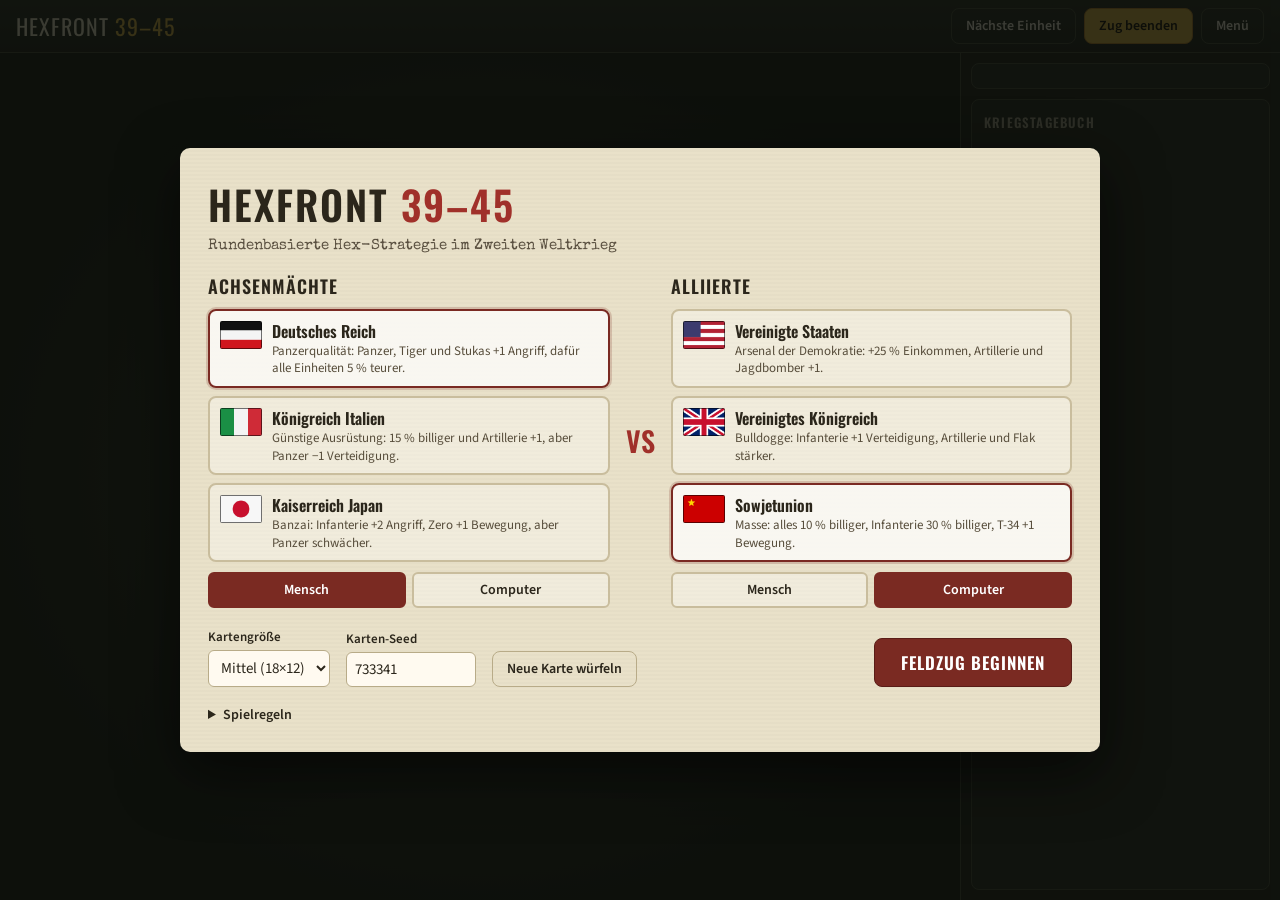
==== index.html @ 09dcee70 "Add Hexfront 39-45: turn-based WWII hex strategy game Browser game without build step: procedural sy" ====
<!doctype html>
<html lang="de">
<head>
  <meta charset="utf-8">
  <meta name="viewport" content="width=device-width, initial-scale=1">
  <title>Hexfront 39–45</title>
  <link rel="preconnect" href="https://fonts.googleapis.com">
  <link href="https://fonts.googleapis.com/css2?family=Oswald:wght@400;600&family=Special+Elite&family=Source+Sans+3:wght@400;600&display=swap" rel="stylesheet">
  <link rel="stylesheet" href="css/style.css">
</head>
<body>
  <div id="app">
    <header id="topbar">
      <div class="brand">Hexfront <span>39–45</span></div>
      <div id="turnInfo" class="turn-info"></div>
      <div class="actions">
        <button id="nextUnitBtn" class="btn ghost" title="Nächste bereite Einheit (N)">Nächste Einheit</button>
        <button id="endTurnBtn" class="btn primary" title="Zug beenden (E)">Zug beenden</button>
        <button id="menuBtn" class="btn ghost" title="Neues Spiel">Menü</button>
      </div>
    </header>
    <main>
      <div id="board">
        <canvas id="map"></canvas>
        <div id="tooltip" class="tooltip hidden"></div>
        <div id="aiBanner" class="ai-banner hidden"></div>
      </div>
      <aside id="side">
        <section id="infoPanel" class="panel"></section>
        <section id="buyPanel" class="panel hidden"></section>
        <section class="panel log-panel">
          <h3>Kriegstagebuch</h3>
          <ol id="log"></ol>
        </section>
      </aside>
    </main>
  </div>
  <div id="overlay" class="overlay hidden"><div id="overlayContent" class="dialog"></div></div>

  <script src="js/data.js"></script>
  <script src="js/hex.js"></script>
  <script src="js/map.js"></script>
  <script src="js/game.js"></script>
  <script src="js/ai.js"></script>
  <script src="js/render.js"></script>
  <script src="js/ui.js"></script>
</body>
</html>
---- css/style.css ----
:root {
  --bg: #1b1d17;
  --bg-2: #24271f;
  --panel: #2b2e25;
  --panel-2: #33372c;
  --line: #4a4f3e;
  --text: #ece6d6;
  --muted: #a9a48f;
  --accent: #d9b44a;
  --accent-2: #b8862f;
  --danger: #e2654f;
  --ok: #8cc56f;
  --paper: #e9e1c9;
  --ink: #2b261b;
  --radius: 8px;
  --font-ui: "Source Sans 3", system-ui, -apple-system, sans-serif;
  --font-head: "Oswald", "Arial Narrow", system-ui, sans-serif;
  --font-type: "Special Elite", "Courier New", monospace;
}

* { box-sizing: border-box; }
html, body { margin: 0; height: 100%; }
body {
  background: var(--bg);
  color: var(--text);
  font-family: var(--font-ui);
  font-size: 15px;
  overflow: hidden;
}

#app { display: flex; flex-direction: column; height: 100vh; height: 100dvh; }

/* ---------- Kopfleiste ---------- */
#topbar {
  display: flex; align-items: center; gap: 16px;
  padding: 8px 16px;
  background: linear-gradient(#2f3328, #24271f);
  border-bottom: 1px solid var(--line);
  flex-wrap: wrap;
}
.brand { font-family: var(--font-head); font-size: 22px; letter-spacing: 1px; text-transform: uppercase; color: var(--paper); }
.brand span { color: var(--accent); }
.turn-info { display: flex; align-items: center; gap: 14px; flex: 1; min-width: 0; flex-wrap: wrap; }
.turn-info .chip {
  display: inline-flex; align-items: center; gap: 8px;
  background: var(--panel); border: 1px solid var(--line); border-radius: 999px;
  padding: 3px 12px; font-size: 14px; white-space: nowrap;
}
.turn-info .chip b { font-family: var(--font-head); font-weight: 600; letter-spacing: .3px; }
.turn-info img { width: 24px; height: 16px; border-radius: 2px; }
.actions { display: flex; gap: 8px; }

.btn {
  font: 600 14px var(--font-ui);
  border-radius: var(--radius); border: 1px solid var(--line);
  padding: 7px 14px; cursor: pointer; color: var(--text); background: var(--panel-2);
  transition: background .15s, transform .05s;
}
.btn:hover:not(:disabled) { background: #3d4234; }
.btn:active:not(:disabled) { transform: translateY(1px); }
.btn:disabled { opacity: .45; cursor: not-allowed; }
.btn.primary { background: var(--accent); color: #1d1a10; border-color: var(--accent-2); }
.btn.primary:hover:not(:disabled) { background: #e6c35a; }
.btn.ghost { background: transparent; }
.btn.big { font-size: 17px; padding: 11px 26px; font-family: var(--font-head); letter-spacing: 1px; text-transform: uppercase; }

/* ---------- Hauptbereich ---------- */
main { flex: 1; display: flex; min-height: 0; }
#board {
  position: relative; flex: 1; min-width: 0;
  background: radial-gradient(ellipse at center, #3a4232 0%, #1d2019 75%);
}
#map { width: 100%; height: 100%; display: block; cursor: pointer; }

#side {
  width: 320px; flex-shrink: 0;
  display: flex; flex-direction: column; gap: 10px;
  padding: 10px; overflow-y: auto;
  background: var(--bg-2); border-left: 1px solid var(--line);
}
.panel { background: var(--panel); border: 1px solid var(--line); border-radius: var(--radius); padding: 12px; }
.panel h3 { margin: 0 0 8px; font: 600 13px var(--font-head); text-transform: uppercase; letter-spacing: 1.2px; color: var(--muted); }
.hidden { display: none !important; }

.unit-card .head { display: flex; align-items: center; gap: 10px; margin-bottom: 8px; }
.unit-card .head canvas { flex-shrink: 0; }
.unit-card .name { font: 600 18px var(--font-head); line-height: 1.1; }
.unit-card .sub { color: var(--muted); font-size: 13px; }
.stats { display: grid; grid-template-columns: 1fr auto; gap: 3px 10px; font-size: 14px; }
.stats dt { color: var(--muted); }
.stats dd { margin: 0; text-align: right; font-variant-numeric: tabular-nums; }
.hpbar { height: 8px; border-radius: 4px; background: #1a1c16; overflow: hidden; margin: 6px 0 10px; }
.hpbar > div { height: 100%; }
.status { display: inline-block; margin-top: 8px; font-size: 12px; padding: 2px 8px; border-radius: 4px; background: var(--panel-2); color: var(--muted); }
.status.ready { color: var(--ok); }
.hint { color: var(--muted); font-size: 13px; line-height: 1.45; margin: 6px 0 0; }
.hint kbd { font: 12px var(--font-ui); background: var(--panel-2); border: 1px solid var(--line); border-radius: 3px; padding: 0 4px; }

.buy-list { display: flex; flex-direction: column; gap: 6px; }
.buy-item {
  display: grid; grid-template-columns: 44px 1fr auto; align-items: center; gap: 10px;
  text-align: left; width: 100%;
  background: var(--panel-2); border: 1px solid var(--line); border-radius: 6px;
  padding: 6px 8px; color: var(--text); cursor: pointer; font: inherit;
}
.buy-item:hover:not(:disabled) { border-color: var(--accent); }
.buy-item:disabled { opacity: .4; cursor: not-allowed; }
.buy-item .n { font-weight: 600; font-size: 14px; }
.buy-item .t { color: var(--muted); font-size: 12px; }
.buy-item .c { font: 600 15px var(--font-head); color: var(--accent); }

.log-panel { flex: 1; min-height: 140px; display: flex; flex-direction: column; }
#log { list-style: none; margin: 0; padding: 0; overflow-y: auto; flex: 1; font-family: var(--font-type); font-size: 13px; line-height: 1.4; }
#log li { padding: 3px 0 3px 8px; border-left: 3px solid var(--line); margin-bottom: 3px; color: #d8d1bd; }

/* ---------- Tooltip & Banner ---------- */
.tooltip {
  position: absolute; pointer-events: none; z-index: 5;
  background: rgba(24,26,20,.94); border: 1px solid var(--line); border-radius: 6px;
  padding: 7px 10px; font-size: 13px; max-width: 240px; line-height: 1.4;
  box-shadow: 0 6px 18px rgba(0,0,0,.4);
}
.tooltip b { font-family: var(--font-head); font-weight: 600; }
.tooltip .dmg { color: #ff8a73; }
.tooltip .ctr { color: #ffc27a; }
.ai-banner {
  position: absolute; top: 12px; left: 50%; transform: translateX(-50%);
  background: rgba(24,26,20,.9); border: 1px solid var(--line); border-radius: 999px;
  padding: 6px 16px; font: 600 14px var(--font-head); letter-spacing: .5px;
  display: flex; align-items: center; gap: 8px;
}
.ai-banner img { width: 22px; height: 15px; }

/* ---------- Dialoge ---------- */
.overlay {
  position: fixed; inset: 0; z-index: 20;
  background: rgba(10,12,8,.78);
  display: flex; align-items: center; justify-content: center;
  padding: 16px; overflow-y: auto;
}
.dialog {
  background: var(--paper); color: var(--ink);
  border-radius: 10px; max-width: 920px; width: 100%;
  padding: 26px 28px; box-shadow: 0 20px 60px rgba(0,0,0,.6);
  max-height: calc(100dvh - 32px); overflow-y: auto;
  background-image: repeating-linear-gradient(0deg, rgba(0,0,0,.015) 0 2px, transparent 2px 4px);
}
.dialog h1 { font: 600 40px var(--font-head); text-transform: uppercase; letter-spacing: 2px; margin: 0; }
.dialog h1 span { color: #a0302a; }
.dialog .tag { font-family: var(--font-type); margin: 4px 0 20px; color: #5a5040; }
.dialog h2 { font: 600 18px var(--font-head); text-transform: uppercase; letter-spacing: 1px; margin: 0 0 10px; }
.sides { display: grid; grid-template-columns: 1fr auto 1fr; gap: 16px; align-items: start; }
.vs { font: 600 28px var(--font-head); align-self: center; color: #a0302a; }
.nation-list { display: flex; flex-direction: column; gap: 8px; }
.nation-card {
  display: grid; grid-template-columns: 42px 1fr; gap: 10px; align-items: start;
  border: 2px solid #c9bd9d; border-radius: 8px; padding: 8px 10px; cursor: pointer;
  background: rgba(255,255,255,.35); text-align: left; font: inherit; color: inherit;
}
.nation-card img { width: 42px; height: 28px; border-radius: 2px; margin-top: 2px; }
.nation-card .nm { font: 600 16px var(--font-head); }
.nation-card .bn { font-size: 13px; color: #574d3b; line-height: 1.35; }
.nation-card.sel { border-color: #7a2a22; background: rgba(255,255,255,.75); box-shadow: 0 0 0 2px rgba(122,42,34,.2); }
.ctrl { display: flex; gap: 6px; margin-top: 10px; }
.ctrl button {
  flex: 1; font: 600 14px var(--font-ui); padding: 6px; border-radius: 6px; cursor: pointer;
  border: 2px solid #c9bd9d; background: rgba(255,255,255,.35); color: var(--ink);
}
.ctrl button.sel { border-color: #7a2a22; background: #7a2a22; color: #fff; }
.opts { display: flex; gap: 16px; flex-wrap: wrap; align-items: end; margin: 20px 0 16px; }
.opts label { display: flex; flex-direction: column; gap: 4px; font-size: 13px; font-weight: 600; }
.opts select, .opts input {
  font: 15px var(--font-ui); padding: 6px 8px; border-radius: 6px; border: 1px solid #b8ab88; background: #fffaf0; color: var(--ink);
}
.opts input { width: 130px; }
.dialog .btn.big { background: #7a2a22; color: #fff; border-color: #5a1d17; }
.dialog .btn.big:hover { background: #8f342b; }
.dialog .btn.ghost { color: var(--ink); border-color: #b8ab88; }
.dialog details { margin-top: 18px; font-size: 14px; line-height: 1.5; }
.dialog summary { cursor: pointer; font-weight: 600; }
.dialog ul { padding-left: 20px; margin: 8px 0; }
.dialog .center { text-align: center; }
.dialog .center img { width: 72px; height: 48px; margin-bottom: 10px; }
.dialog.small { max-width: 460px; }
.result-stats { display: flex; justify-content: center; gap: 24px; margin: 14px 0 20px; font-family: var(--font-type); }

/* ---------- Schmale Bildschirme ---------- */
@media (max-width: 860px) {
  body { overflow: auto; }
  #app { height: auto; min-height: 100dvh; }
  main { flex-direction: column; }
  #board { height: 62vh; flex: none; }
  #side { width: 100%; border-left: none; border-top: 1px solid var(--line); }
  .sides { grid-template-columns: 1fr; }
  .vs { justify-self: center; }
  .dialog { padding: 18px 16px; }
  .dialog h1 { font-size: 30px; }
  .actions { width: 100%; }
  .actions .btn { flex: 1; }
}
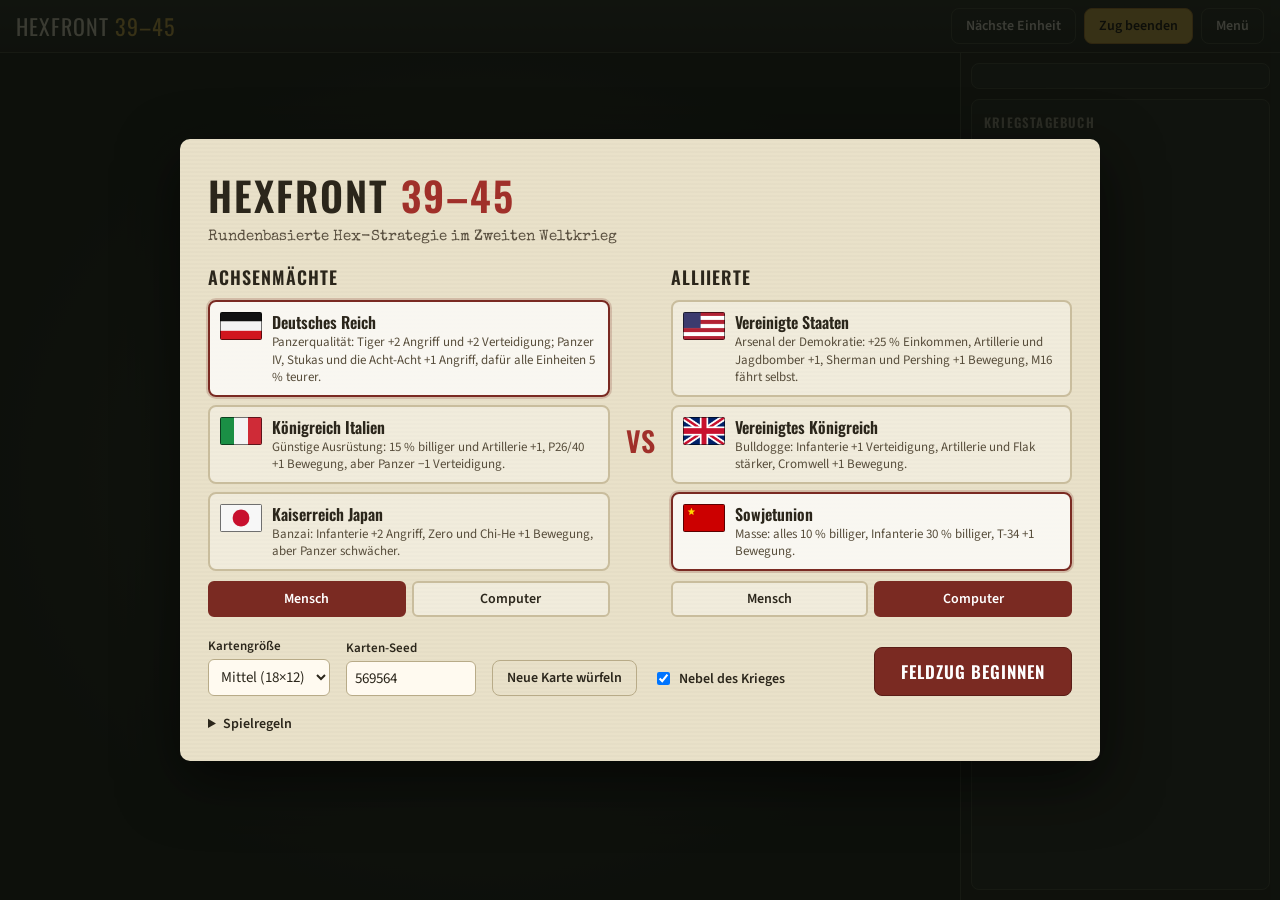
==== commit e67f1af8: "Add transports, roads, unit config file and capture-all-cities victory - Unit stats live in config/e" ====
--- a/index.html
+++ b/index.html
@@ -37,6 +37,15 @@
   </div>
   <div id="overlay" class="overlay hidden"><div id="overlayContent" class="dialog"></div></div>
 
+  <script>
+    // Syntaxfehler in der Konfiguration merken, damit das Spiel sie anzeigen kann.
+    window.addEventListener('error', e => {
+      if (e.filename && e.filename.includes('config/einheiten.js') && !window.CONFIG_LOAD_ERROR) {
+        window.CONFIG_LOAD_ERROR = `${e.message} (Zeile ${e.lineno})`;
+      }
+    });
+  </script>
+  <script src="config/einheiten.js"></script>
   <script src="js/data.js"></script>
   <script src="js/hex.js"></script>
   <script src="js/map.js"></script>
--- a/css/style.css
+++ b/css/style.css
@@ -93,12 +93,13 @@
 .hpbar > div { height: 100%; }
 .status { display: inline-block; margin-top: 8px; font-size: 12px; padding: 2px 8px; border-radius: 4px; background: var(--panel-2); color: var(--muted); }
 .status.ready { color: var(--ok); }
+.status.warn { color: #ff9b6a; }
 .hint { color: var(--muted); font-size: 13px; line-height: 1.45; margin: 6px 0 0; }
 .hint kbd { font: 12px var(--font-ui); background: var(--panel-2); border: 1px solid var(--line); border-radius: 3px; padding: 0 4px; }
 
 .buy-list { display: flex; flex-direction: column; gap: 6px; }
 .buy-item {
-  display: grid; grid-template-columns: 44px 1fr auto; align-items: center; gap: 10px;
+  display: grid; grid-template-columns: 52px 1fr auto; align-items: center; gap: 10px;
   text-align: left; width: 100%;
   background: var(--panel-2); border: 1px solid var(--line); border-radius: 6px;
   padding: 6px 8px; color: var(--text); cursor: pointer; font: inherit;
@@ -138,6 +139,7 @@
   display: flex; align-items: center; justify-content: center;
   padding: 16px; overflow-y: auto;
 }
+.overlay.opaque { background: #14160f; }
 .dialog {
   background: var(--paper); color: var(--ink);
   border-radius: 10px; max-width: 920px; width: 100%;
@@ -173,6 +175,8 @@
   font: 15px var(--font-ui); padding: 6px 8px; border-radius: 6px; border: 1px solid #b8ab88; background: #fffaf0; color: var(--ink);
 }
 .opts input { width: 130px; }
+.opts label.check { flex-direction: row; align-items: center; gap: 6px; font-size: 14px; padding-bottom: 7px; }
+.opts label.check input { width: auto; }
 .dialog .btn.big { background: #7a2a22; color: #fff; border-color: #5a1d17; }
 .dialog .btn.big:hover { background: #8f342b; }
 .dialog .btn.ghost { color: var(--ink); border-color: #b8ab88; }
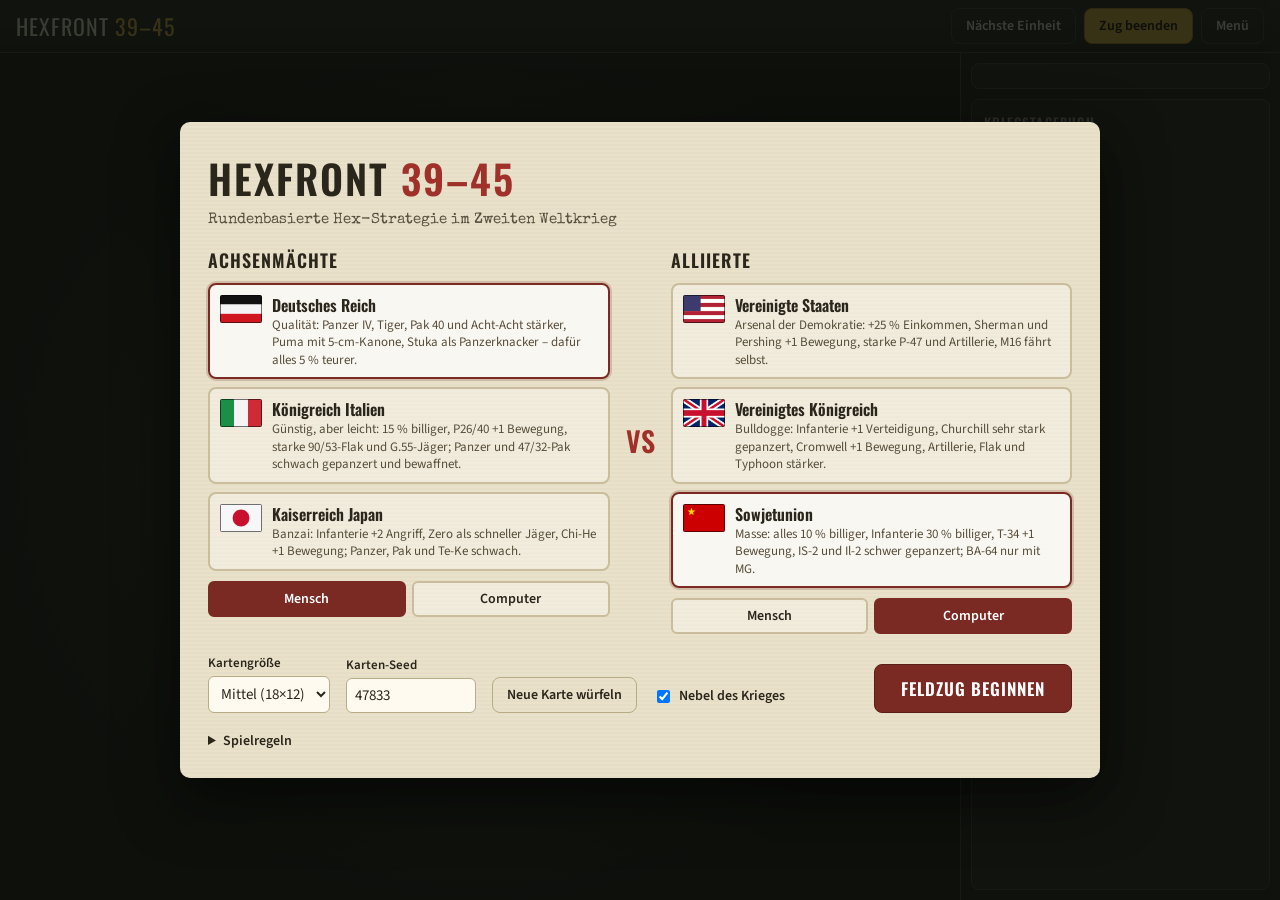
==== commit 0bf1124a: "Add nation config file, historical unit values and safer AI transports - config/nationen.js holds na" ====
--- a/index.html
+++ b/index.html
@@ -43,9 +43,13 @@
       if (e.filename && e.filename.includes('config/einheiten.js') && !window.CONFIG_LOAD_ERROR) {
         window.CONFIG_LOAD_ERROR = `${e.message} (Zeile ${e.lineno})`;
       }
+      if (e.filename && e.filename.includes('config/nationen.js') && !window.CONFIG_LOAD_ERROR_NATIONS) {
+        window.CONFIG_LOAD_ERROR_NATIONS = `${e.message} (Zeile ${e.lineno})`;
+      }
     });
   </script>
   <script src="config/einheiten.js"></script>
+  <script src="config/nationen.js"></script>
   <script src="js/data.js"></script>
   <script src="js/hex.js"></script>
   <script src="js/map.js"></script>
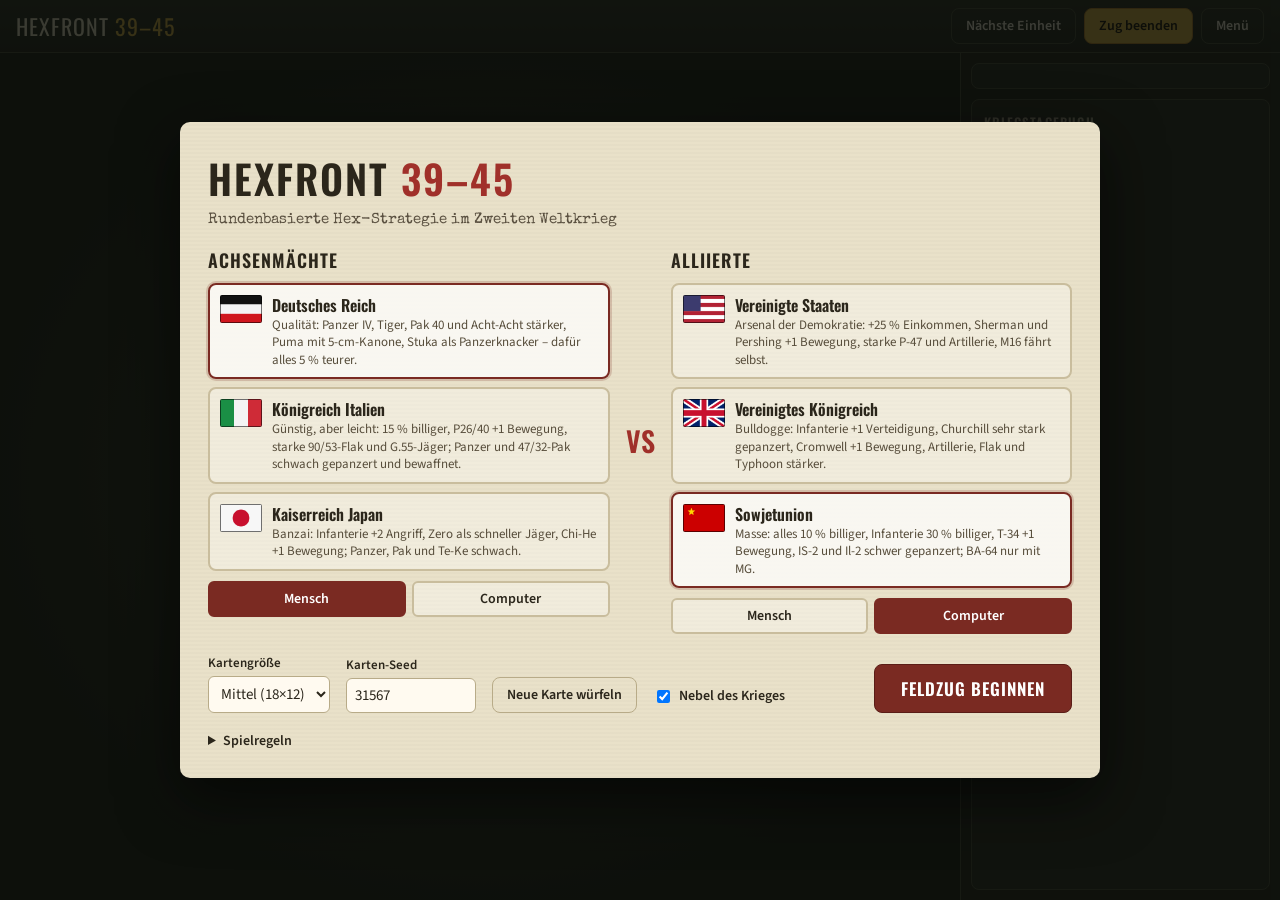
==== commit db4d40ed: "Add painted unit sprites with barrel animations All 66 units (11 types x 6 nations) now have semi-re" ====
--- a/index.html
+++ b/index.html
@@ -55,6 +55,7 @@
   <script src="js/map.js"></script>
   <script src="js/game.js"></script>
   <script src="js/ai.js"></script>
+  <script src="assets/units/sprites.js"></script>
   <script src="js/render.js"></script>
   <script src="js/ui.js"></script>
 </body>
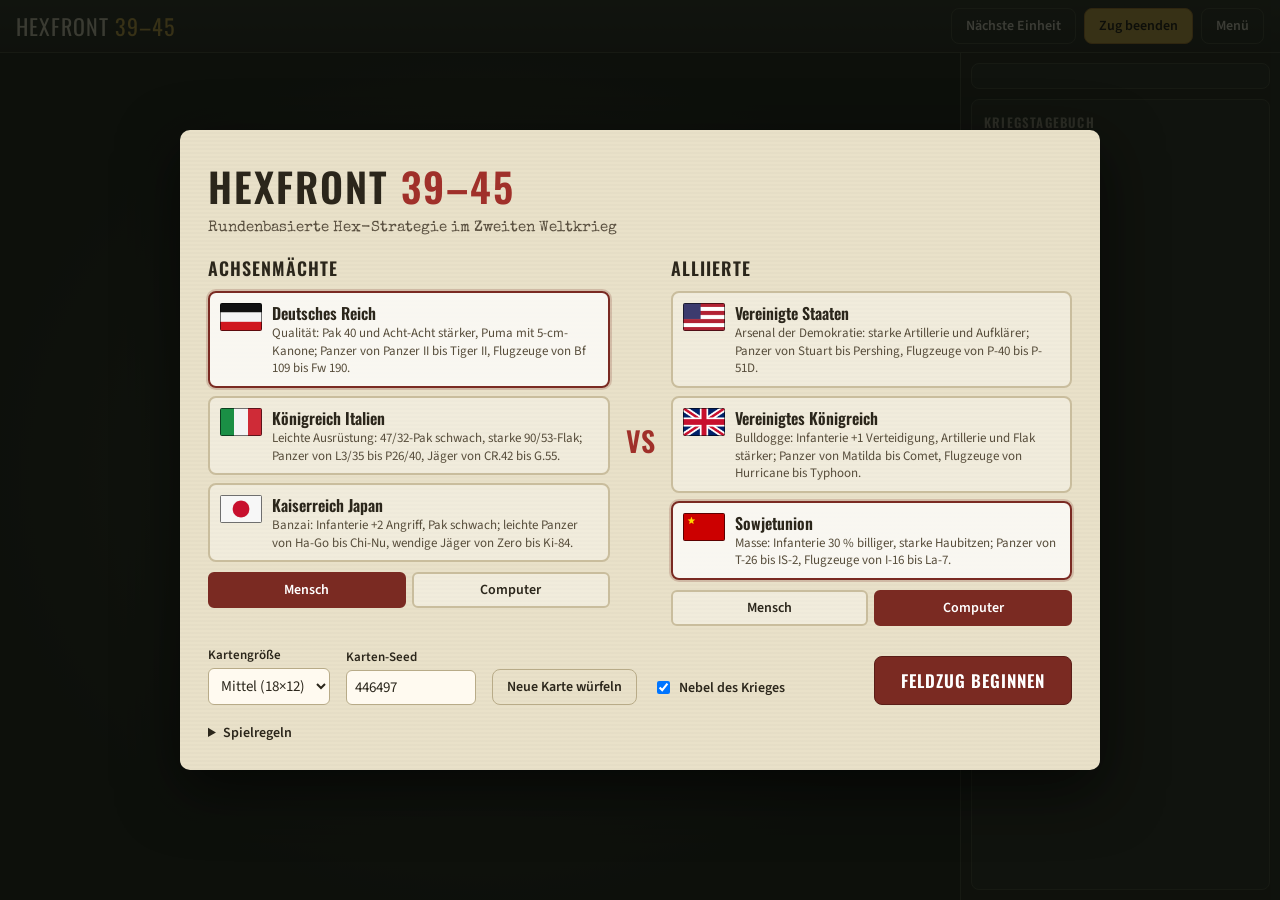
==== commit 43937fd2: "Add eras and nation-specific vehicle and aircraft models - config/modelle.js: three eras switching b" ====
--- a/index.html
+++ b/index.html
@@ -46,10 +46,14 @@
       if (e.filename && e.filename.includes('config/nationen.js') && !window.CONFIG_LOAD_ERROR_NATIONS) {
         window.CONFIG_LOAD_ERROR_NATIONS = `${e.message} (Zeile ${e.lineno})`;
       }
+      if (e.filename && e.filename.includes('config/modelle.js') && !window.CONFIG_LOAD_ERROR_MODELS) {
+        window.CONFIG_LOAD_ERROR_MODELS = `${e.message} (Zeile ${e.lineno})`;
+      }
     });
   </script>
   <script src="config/einheiten.js"></script>
   <script src="config/nationen.js"></script>
+  <script src="config/modelle.js"></script>
   <script src="js/data.js"></script>
   <script src="js/hex.js"></script>
   <script src="js/map.js"></script>
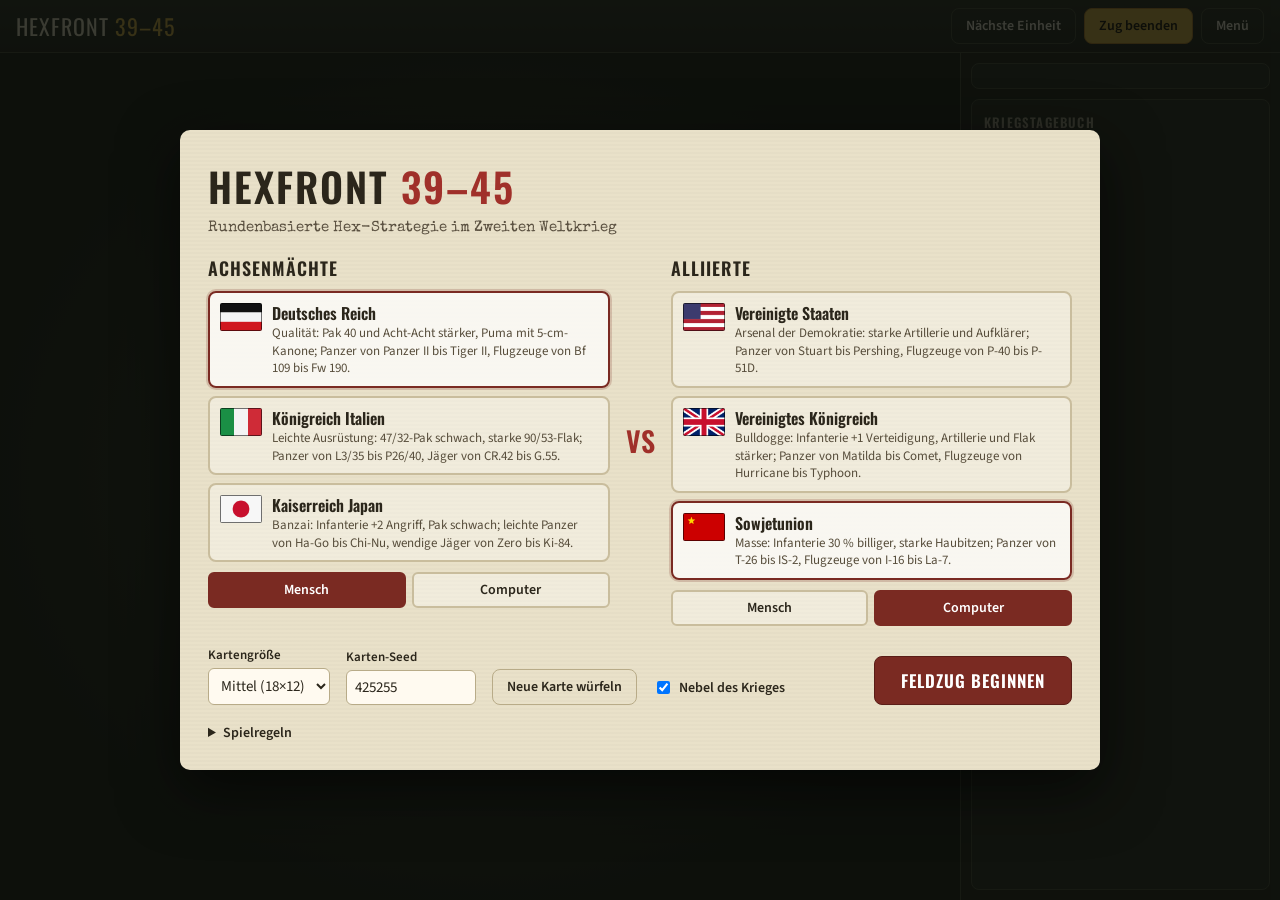
==== commit 816e3de1: "Leichte Flak als mobile Modelle auf LKW und Halbkette - lflak ist jetzt Modellklasse: je Nation und " ====
--- a/index.html
+++ b/index.html
@@ -60,6 +60,7 @@
   <script src="js/game.js"></script>
   <script src="js/ai.js"></script>
   <script src="assets/units/sprites.js"></script>
+  <script src="assets/units/sprites-mobile.js"></script>
   <script src="js/render.js"></script>
   <script src="js/ui.js"></script>
 </body>
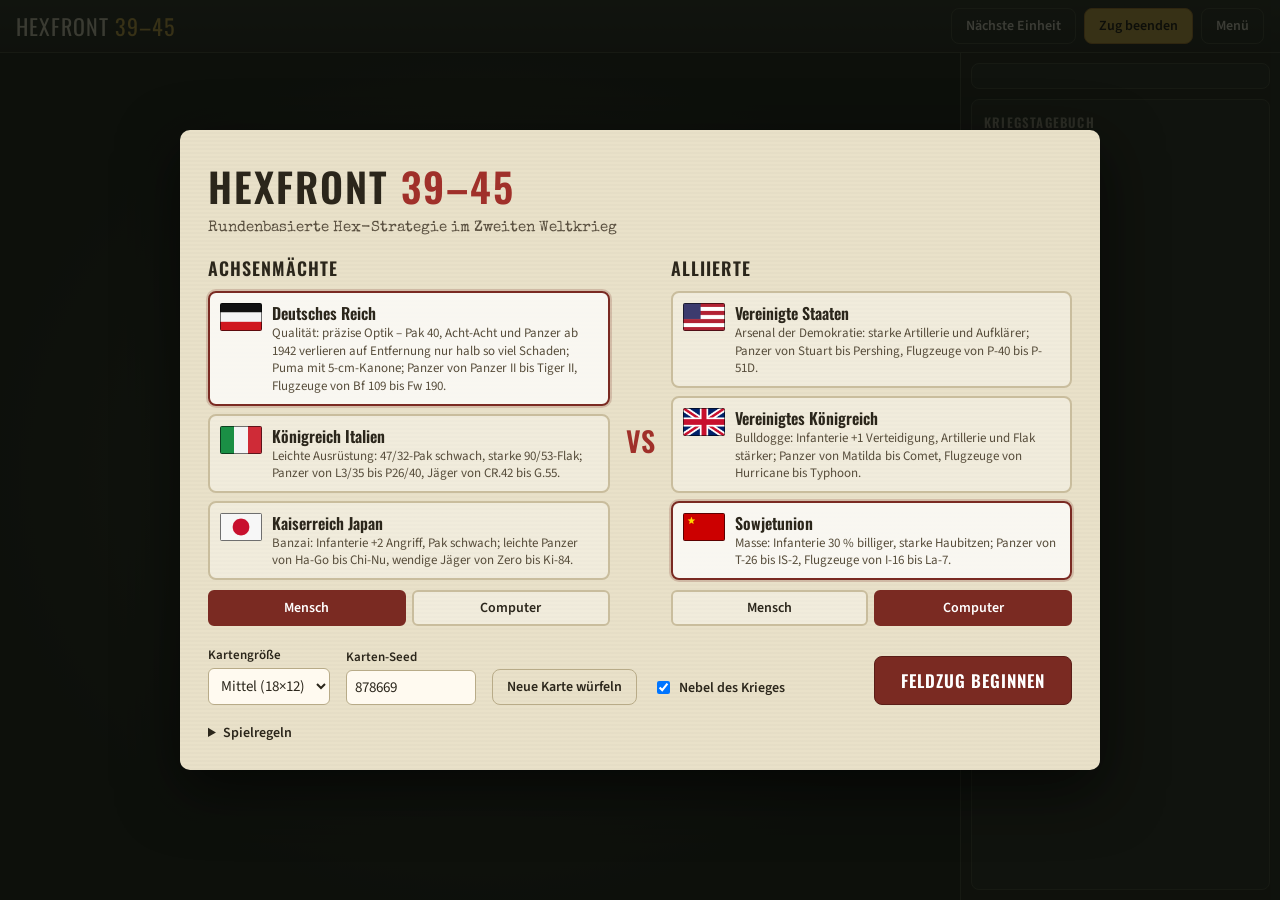
==== commit 43a8f0ad: "Transport nach Gewicht, Pak verschiebbar, Sicht hinter Gebirge, Reichweite-Config - Halbkette zieht " ====
--- a/index.html
+++ b/index.html
@@ -54,6 +54,7 @@
   <script src="config/einheiten.js"></script>
   <script src="config/nationen.js"></script>
   <script src="config/modelle.js"></script>
+  <script src="config/reichweite.js"></script>
   <script src="js/data.js"></script>
   <script src="js/hex.js"></script>
   <script src="js/map.js"></script>
--- a/css/style.css
+++ b/css/style.css
@@ -106,6 +106,11 @@
 }
 .buy-item:hover:not(:disabled) { border-color: var(--accent); }
 .buy-item:disabled { opacity: .4; cursor: not-allowed; }
+.buy-item.expensive { opacity: .5; }
+.buy-item.chosen { border-color: var(--accent); box-shadow: inset 0 0 0 1px var(--accent); }
+.buy-detail { background: var(--panel-2); border: 1px solid var(--accent); border-radius: 6px; padding: 10px; margin: -2px 0 4px; }
+.buy-detail .actions { display: flex; gap: 8px; margin-top: 10px; }
+.buy-detail .actions .btn { flex: 1; }
 .buy-item .n { font-weight: 600; font-size: 14px; }
 .buy-item .t { color: var(--muted); font-size: 12px; }
 .buy-item .c { font: 600 15px var(--font-head); color: var(--accent); }
